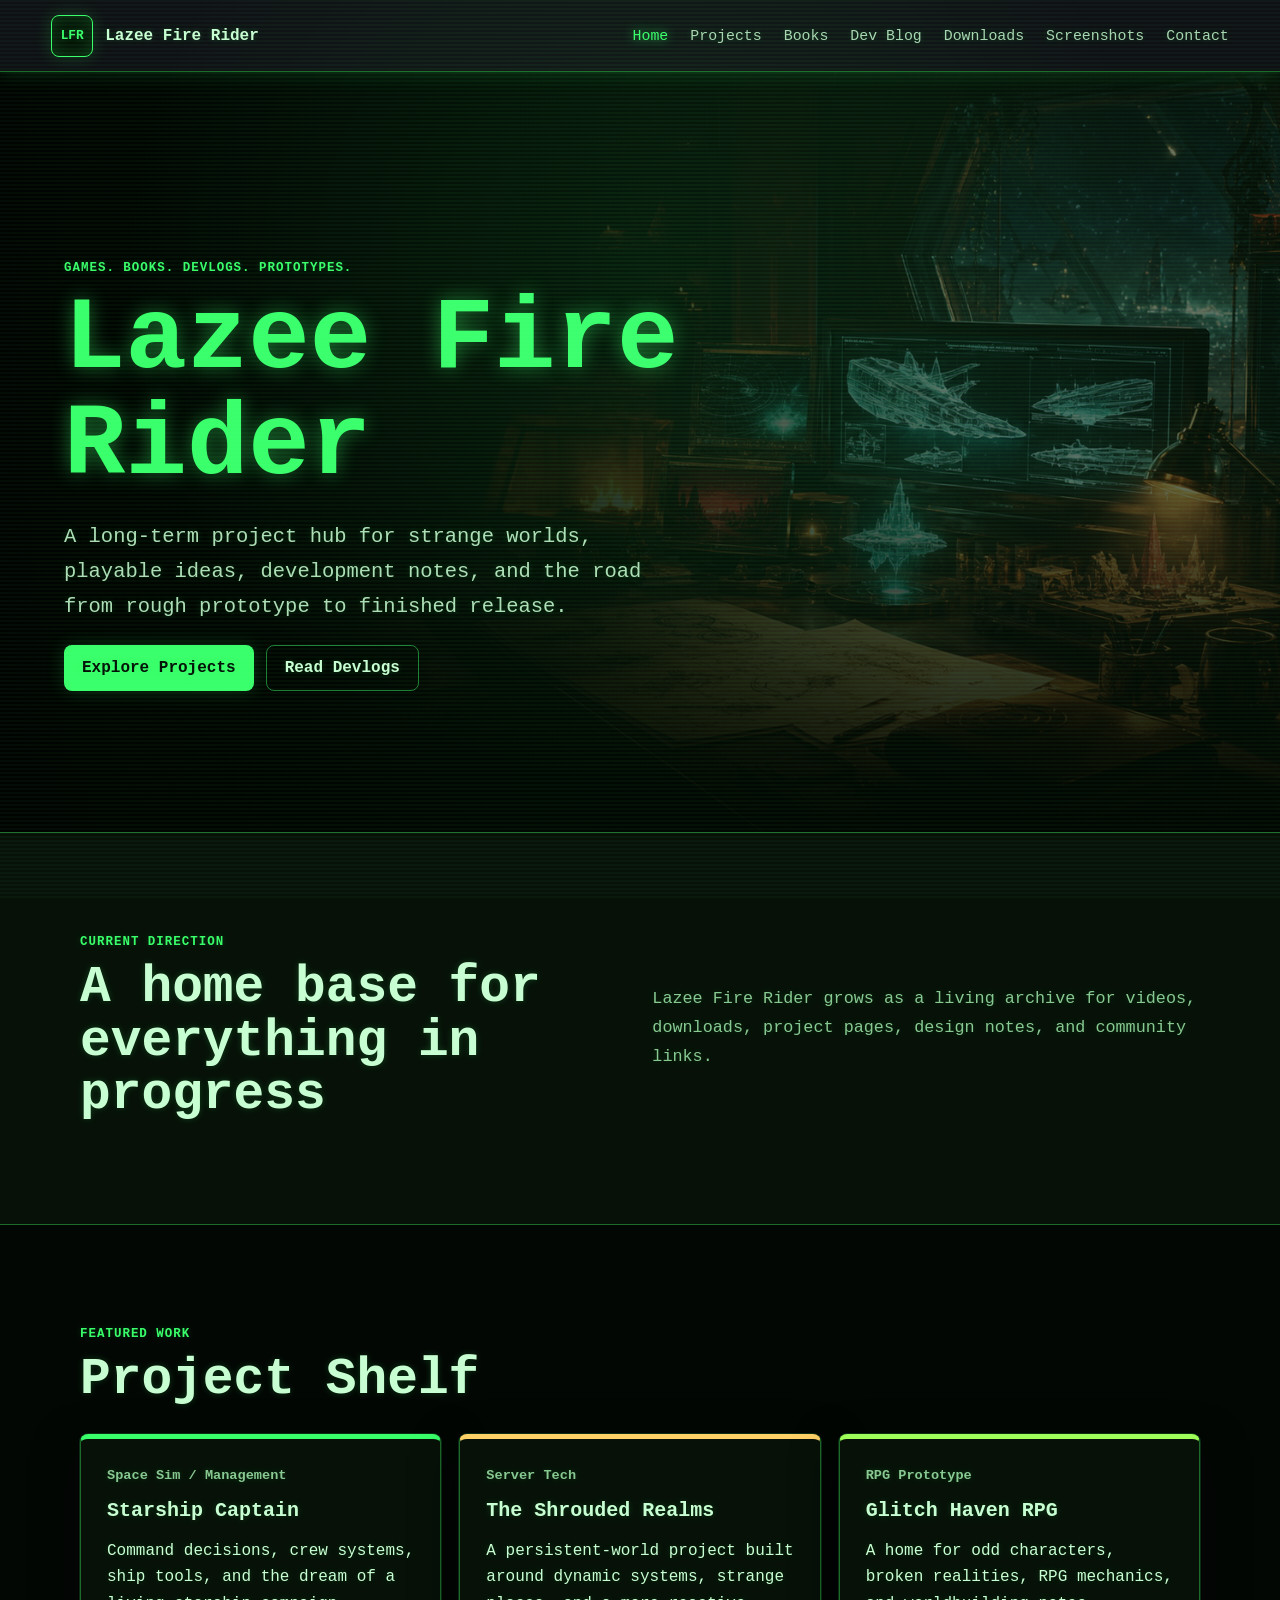
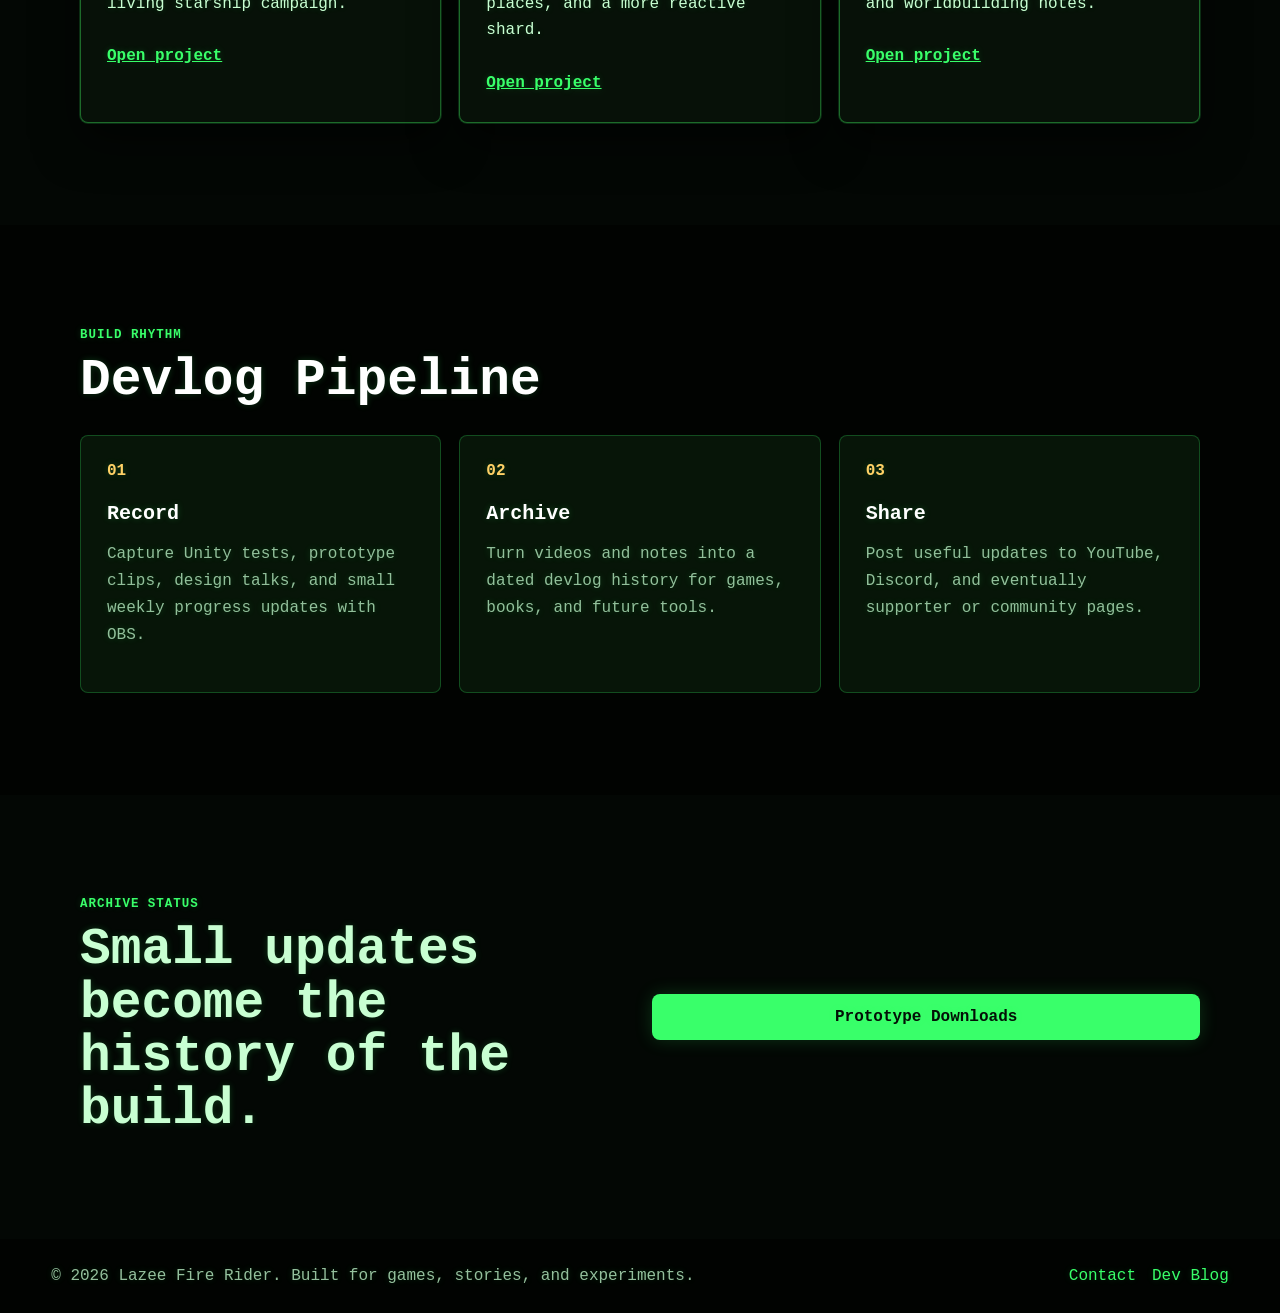
==== index.html @ acac5da4 "Initial Lazee Fire Rider website" ====
<!doctype html>
<html lang="en">
  <head>
    <meta charset="utf-8">
    <meta name="viewport" content="width=device-width, initial-scale=1">
    <title>Lazee Fire Rider | Games, Books, Devlogs</title>
    <meta name="description" content="Lazee Fire Rider is a long-term home for game projects, books, devlogs, prototypes, and community ideas.">
    <link rel="stylesheet" href="assets/css/styles.css">
    <script src="assets/js/main.js" defer></script>
  </head>
  <body>
    <header class="site-header">
      <a class="brand" href="index.html" aria-label="Lazee Fire Rider home">
        <span class="brand-mark">LFR</span>
        <span class="brand-name">Lazee Fire Rider</span>
      </a>
      <button class="nav-toggle" type="button" aria-expanded="false" aria-controls="site-nav">
        <span class="sr-only">Menu</span>
        <span></span>
        <span></span>
        <span></span>
      </button>
      <nav class="site-nav" id="site-nav" aria-label="Main navigation">
        <a href="index.html">Home</a>
        <a href="projects.html">Projects</a>
        <a href="books.html">Books</a>
        <a href="devlog.html">Dev Blog</a>
        <a href="downloads.html">Downloads</a>
        <a href="screenshots.html">Screenshots</a>
        <a href="contact.html">Contact</a>
      </nav>
    </header>

    <main>
      <section class="hero">
        <img src="assets/images/hero-workshop.png" alt="A warm sci-fi creative workshop filled with project notes, books, monitors, and starship holograms.">
        <div class="hero-overlay"></div>
        <div class="hero-content">
          <p class="eyebrow">Games. Books. Devlogs. Prototypes.</p>
          <h1>Lazee Fire Rider</h1>
          <p class="hero-copy">A long-term project hub for strange worlds, playable ideas, development notes, and the road from rough prototype to finished release.</p>
          <div class="hero-actions">
            <a class="button primary" href="projects.html">Explore Projects</a>
            <a class="button ghost" href="devlog.html">Read Devlogs</a>
          </div>
        </div>
      </section>

      <section class="section intro-band">
        <div class="section-inner split">
          <div>
            <p class="eyebrow">Current Direction</p>
            <h2>A home base for everything in progress</h2>
          </div>
          <p>Lazee Fire Rider grows as a living archive for videos, downloads, project pages, design notes, and community links.</p>
        </div>
      </section>

      <section class="section">
        <div class="section-inner">
          <div class="section-heading">
            <p class="eyebrow">Featured Work</p>
            <h2>Project Shelf</h2>
          </div>
          <div class="project-grid">
            <article class="project-card accent-teal">
              <p class="project-kicker">Space Sim / Management</p>
              <h3>Starship Captain</h3>
              <p>Command decisions, crew systems, ship tools, and the dream of a living starship campaign.</p>
              <a href="projects/starship-captain.html">Open project</a>
            </article>
            <article class="project-card accent-red">
              <p class="project-kicker">Server Tech</p>
              <h3>The Shrouded Realms</h3>
              <p>A persistent-world project built around dynamic systems, strange places, and a more reactive shard.</p>
              <a href="projects/the-shrouded-realms.html">Open project</a>
            </article>
            <article class="project-card accent-gold">
              <p class="project-kicker">RPG Prototype</p>
              <h3>Glitch Haven RPG</h3>
              <p>A home for odd characters, broken realities, RPG mechanics, and worldbuilding notes.</p>
              <a href="projects/glitch-haven-rpg.html">Open project</a>
            </article>
          </div>
        </div>
      </section>

      <section class="section dark-band">
        <div class="section-inner">
          <div class="section-heading">
            <p class="eyebrow">Build Rhythm</p>
            <h2>Devlog Pipeline</h2>
          </div>
          <div class="timeline">
            <div>
              <span>01</span>
              <h3>Record</h3>
              <p>Capture Unity tests, prototype clips, design talks, and small weekly progress updates with OBS.</p>
            </div>
            <div>
              <span>02</span>
              <h3>Archive</h3>
              <p>Turn videos and notes into a dated devlog history for games, books, and future tools.</p>
            </div>
            <div>
              <span>03</span>
              <h3>Share</h3>
              <p>Post useful updates to YouTube, Discord, and eventually supporter or community pages.</p>
            </div>
          </div>
        </div>
      </section>

      <section class="section">
        <div class="section-inner cta-row">
          <div>
            <p class="eyebrow">Archive Status</p>
            <h2>Small updates become the history of the build.</h2>
          </div>
          <a class="button primary" href="downloads.html">Prototype Downloads</a>
        </div>
      </section>
    </main>

    <footer class="site-footer">
      <p>&copy; <span data-current-year></span> Lazee Fire Rider. Built for games, stories, and experiments.</p>
      <div>
        <a href="contact.html">Contact</a>
        <a href="devlog.html">Dev Blog</a>
      </div>
    </footer>
  </body>
</html>
---- assets/css/styles.css ----
:root {
  --ink: #c8ffd2;
  --paper: #030704;
  --paper-strong: #071108;
  --muted: #88c992;
  --line: #1d6b2a;
  --charcoal: #010301;
  --charcoal-2: #071508;
  --amber: #ffd166;
  --teal: #39ff6a;
  --crimson: #ff6f61;
  --moss: #72e884;
  --white: #ffffff;
  --terminal-glow: 0 0 18px rgba(57, 255, 106, 0.18);
  --shadow: 0 0 0 1px rgba(57, 255, 106, 0.16), 0 18px 45px rgba(0, 0, 0, 0.58);
  font-family: "Lucida Console", "Courier New", ui-monospace, SFMono-Regular, Consolas, monospace;
}

* {
  box-sizing: border-box;
}

body {
  margin: 0;
  background: var(--paper);
  color: var(--ink);
  text-shadow: 0 0 7px rgba(57, 255, 106, 0.2);
}

body::before {
  content: "";
  position: fixed;
  inset: 0;
  z-index: 100;
  pointer-events: none;
  background:
    linear-gradient(rgba(57, 255, 106, 0.04) 50%, rgba(0, 0, 0, 0.16) 50%),
    radial-gradient(circle at 50% 30%, rgba(57, 255, 106, 0.08), transparent 58%);
  background-size: 100% 4px, 100% 100%;
  mix-blend-mode: screen;
}

img {
  display: block;
  max-width: 100%;
}

a {
  color: inherit;
}

.sr-only {
  position: absolute;
  width: 1px;
  height: 1px;
  padding: 0;
  margin: -1px;
  overflow: hidden;
  clip: rect(0, 0, 0, 0);
  white-space: nowrap;
  border: 0;
}

.site-header {
  position: sticky;
  top: 0;
  z-index: 20;
  display: flex;
  align-items: center;
  justify-content: space-between;
  gap: 24px;
  min-height: 72px;
  padding: 14px clamp(18px, 4vw, 54px);
  background: rgba(16, 18, 22, 0.94);
  color: var(--ink);
  backdrop-filter: blur(14px);
  border-bottom: 1px solid var(--line);
  box-shadow: var(--terminal-glow);
}

.brand {
  display: inline-flex;
  align-items: center;
  gap: 12px;
  text-decoration: none;
  font-weight: 800;
}

.brand-mark {
  display: grid;
  place-items: center;
  width: 42px;
  height: 42px;
  border-radius: 8px;
  background: #061207;
  color: var(--teal);
  border: 1px solid var(--teal);
  box-shadow: inset 0 0 18px rgba(57, 255, 106, 0.18), var(--terminal-glow);
  font-size: 0.8rem;
  letter-spacing: 0;
}

.brand-name {
  font-size: 1rem;
}

.site-nav {
  display: flex;
  align-items: center;
  gap: clamp(10px, 1.8vw, 22px);
  font-size: 0.93rem;
}

.site-nav a {
  color: rgba(200, 255, 210, 0.82);
  text-decoration: none;
  white-space: nowrap;
}

.site-nav a:hover,
.site-nav a[aria-current="page"] {
  color: var(--teal);
  text-shadow: 0 0 12px rgba(57, 255, 106, 0.7);
}

.nav-toggle {
  display: none;
  width: 44px;
  height: 44px;
  border: 1px solid rgba(57, 255, 106, 0.42);
  border-radius: 8px;
  background: transparent;
  padding: 10px;
}

.nav-toggle span:not(.sr-only) {
  display: block;
  width: 100%;
  height: 2px;
  margin: 5px 0;
  background: var(--teal);
}

.hero {
  position: relative;
  min-height: min(760px, calc(100vh - 72px));
  display: grid;
  align-items: end;
  overflow: hidden;
  background: var(--charcoal);
}

.hero img {
  position: absolute;
  inset: 0;
  width: 100%;
  height: 100%;
  object-fit: cover;
}

.hero-overlay {
  position: absolute;
  inset: 0;
  background:
    linear-gradient(90deg, rgba(1, 3, 1, 0.98) 0%, rgba(1, 8, 2, 0.88) 42%, rgba(1, 8, 2, 0.54) 74%),
    linear-gradient(0deg, rgba(1, 3, 1, 0.95) 0%, rgba(1, 3, 1, 0.08) 48%),
    linear-gradient(rgba(57, 255, 106, 0.08), rgba(57, 255, 106, 0.08));
}

.hero-content {
  position: relative;
  max-width: 760px;
  padding: clamp(72px, 11vw, 150px) clamp(20px, 5vw, 72px);
  color: var(--ink);
}

.eyebrow {
  margin: 0 0 12px;
  color: var(--teal);
  font-size: 0.78rem;
  font-weight: 800;
  letter-spacing: 0.08em;
  text-transform: uppercase;
}

h1,
h2,
h3,
p {
  overflow-wrap: break-word;
}

h1,
h2,
h3 {
  margin: 0;
  line-height: 1.04;
}

h1 {
  max-width: 12ch;
  font-size: clamp(3.4rem, 8vw, 7.25rem);
  color: var(--teal);
  text-shadow: 0 0 20px rgba(57, 255, 106, 0.42);
}

h2 {
  font-size: clamp(2rem, 4vw, 3.6rem);
}

h3 {
  font-size: 1.25rem;
}

.hero-copy {
  max-width: 58ch;
  color: rgba(200, 255, 210, 0.86);
  font-size: clamp(1.05rem, 2vw, 1.28rem);
  line-height: 1.7;
}

.hero-actions,
.cta-row {
  display: flex;
  flex-wrap: wrap;
  gap: 12px;
  align-items: center;
}

.button {
  display: inline-flex;
  align-items: center;
  justify-content: center;
  min-height: 46px;
  padding: 12px 18px;
  border-radius: 8px;
  text-decoration: none;
  font-weight: 800;
}

.button.primary {
  background: var(--teal);
  color: #031006;
  box-shadow: var(--terminal-glow);
}

.button.ghost {
  border: 1px solid rgba(57, 255, 106, 0.48);
  color: var(--ink);
}

.button.ghost.dark {
  border-color: var(--line);
  color: var(--teal);
}

.section {
  padding: clamp(54px, 8vw, 104px) clamp(18px, 4vw, 54px);
}

.section-inner {
  width: min(1120px, 100%);
  margin: 0 auto;
}

.section-inner.narrow {
  width: min(850px, 100%);
}

.intro-band {
  background: var(--paper-strong);
  border-bottom: 1px solid var(--line);
  border-top: 1px solid var(--line);
}

.split,
.cta-row {
  display: grid;
  grid-template-columns: minmax(0, 0.95fr) minmax(0, 1.05fr);
  gap: clamp(24px, 6vw, 84px);
  align-items: center;
}

.split p:last-child,
.page-hero p,
.content-grid p,
.feature-row p,
.journal-entry p,
.contact-grid p {
  color: var(--muted);
  line-height: 1.7;
  font-size: 1.05rem;
}

.section-heading {
  margin-bottom: 28px;
}

.project-grid,
.content-grid,
.contact-grid,
.gallery-grid {
  display: grid;
  grid-template-columns: repeat(3, minmax(0, 1fr));
  gap: 18px;
}

.project-card,
.content-grid article,
.contact-grid article,
.journal-entry,
.gallery-grid figure,
.placeholder-shot {
  border: 1px solid var(--line);
  border-radius: 8px;
  background: var(--paper-strong);
  box-shadow: var(--shadow);
}

.project-card {
  padding: 26px;
  border-top: 5px solid var(--teal);
}

.project-card.accent-red {
  border-top-color: var(--amber);
}

.project-card.accent-gold {
  border-top-color: #9dff57;
}

.project-card p,
.project-card a {
  line-height: 1.65;
}

.project-kicker {
  margin-top: 0;
  color: var(--muted);
  font-size: 0.85rem;
  font-weight: 800;
}

.project-card a {
  display: inline-block;
  margin-top: 10px;
  color: var(--teal);
  font-weight: 800;
}

.dark-band {
  background: var(--charcoal);
  color: var(--white);
}

.timeline {
  display: grid;
  grid-template-columns: repeat(3, minmax(0, 1fr));
  gap: 18px;
}

.timeline div {
  min-height: 210px;
  padding: 26px;
  border-radius: 8px;
  background: var(--charcoal-2);
  border: 1px solid rgba(57, 255, 106, 0.24);
}

.timeline span {
  display: inline-block;
  margin-bottom: 24px;
  color: var(--amber);
  font-weight: 900;
}

.timeline p {
  color: rgba(200, 255, 210, 0.72);
  line-height: 1.7;
}

.page-hero {
  padding: clamp(80px, 11vw, 148px) clamp(18px, 4vw, 54px);
  color: var(--white);
  background:
    linear-gradient(135deg, rgba(1, 3, 1, 0.98), rgba(3, 24, 6, 0.9)),
    url("../images/hero-workshop.png") center / cover;
}

.page-hero.compact {
  padding-block: clamp(66px, 9vw, 110px);
}

.page-hero h1 {
  max-width: 14ch;
}

.page-hero p {
  max-width: 720px;
  color: rgba(200, 255, 210, 0.82);
}

.feature-row {
  display: grid;
  grid-template-columns: minmax(0, 1fr) auto;
  gap: 24px;
  align-items: center;
  padding: 28px 0;
  border-bottom: 1px solid var(--line);
}

.feature-row:first-child {
  border-top: 1px solid var(--line);
}

.content-grid {
  grid-template-columns: repeat(2, minmax(0, 1fr));
}

.content-grid article,
.contact-grid article,
.journal-entry {
  padding: 28px;
}

.journal-list {
  display: grid;
  gap: 18px;
}

.journal-entry time {
  display: block;
  margin-bottom: 10px;
  color: var(--amber);
  font-weight: 900;
}

.download-table {
  border: 1px solid var(--line);
  border-radius: 8px;
  overflow: hidden;
  background: var(--paper-strong);
  box-shadow: var(--shadow);
}

.table-row {
  display: grid;
  grid-template-columns: 1.4fr 0.8fr 0.8fr;
  gap: 16px;
  padding: 18px 20px;
  border-top: 1px solid var(--line);
}

.table-row:first-child {
  border-top: 0;
}

.table-row.header {
  background: var(--charcoal);
  color: var(--teal);
  font-weight: 900;
}

.gallery-grid {
  grid-template-columns: repeat(4, minmax(0, 1fr));
}

.gallery-grid figure {
  margin: 0;
  overflow: hidden;
}

.gallery-grid img,
.placeholder-shot {
  aspect-ratio: 4 / 3;
  width: 100%;
  height: auto;
  object-fit: cover;
}

.gallery-grid figcaption {
  padding: 12px 14px;
  color: var(--muted);
  font-weight: 700;
}

.placeholder-shot {
  display: grid;
  place-items: center;
  min-height: 180px;
  background:
    linear-gradient(135deg, rgba(57, 255, 106, 0.13), rgba(255, 209, 102, 0.09)),
    var(--paper-strong);
  color: var(--muted);
  font-weight: 900;
}

.contact-grid {
  grid-template-columns: repeat(2, minmax(0, 1fr));
}

.site-footer {
  display: flex;
  justify-content: space-between;
  gap: 18px;
  padding: 28px clamp(18px, 4vw, 54px);
  background: var(--charcoal);
  color: rgba(200, 255, 210, 0.74);
}

.site-footer p {
  margin: 0;
}

.site-footer div {
  display: flex;
  gap: 16px;
}

.site-footer a {
  color: var(--teal);
  text-decoration: none;
}

@media (max-width: 900px) {
  .nav-toggle {
    display: inline-block;
  }

  .site-nav {
    position: absolute;
    top: 72px;
    left: 0;
    right: 0;
    display: none;
    flex-direction: column;
    align-items: stretch;
    gap: 0;
    padding: 12px 18px 20px;
    background: var(--charcoal);
  }

  .site-nav.is-open {
    display: flex;
  }

  .site-nav a {
    padding: 12px 0;
    border-bottom: 1px solid rgba(255, 255, 255, 0.08);
  }

  .split,
  .cta-row,
  .project-grid,
  .timeline,
  .content-grid,
  .contact-grid,
  .gallery-grid {
    grid-template-columns: 1fr;
  }

  .hero {
    min-height: 680px;
  }

  .feature-row {
    grid-template-columns: 1fr;
  }
}

@media (max-width: 620px) {
  .brand-name {
    max-width: 150px;
  }

  h1 {
    font-size: 3rem;
  }

  .hero-content {
    padding-top: 110px;
  }

  .table-row {
    grid-template-columns: 1fr;
    gap: 5px;
  }

  .site-footer {
    flex-direction: column;
  }
}
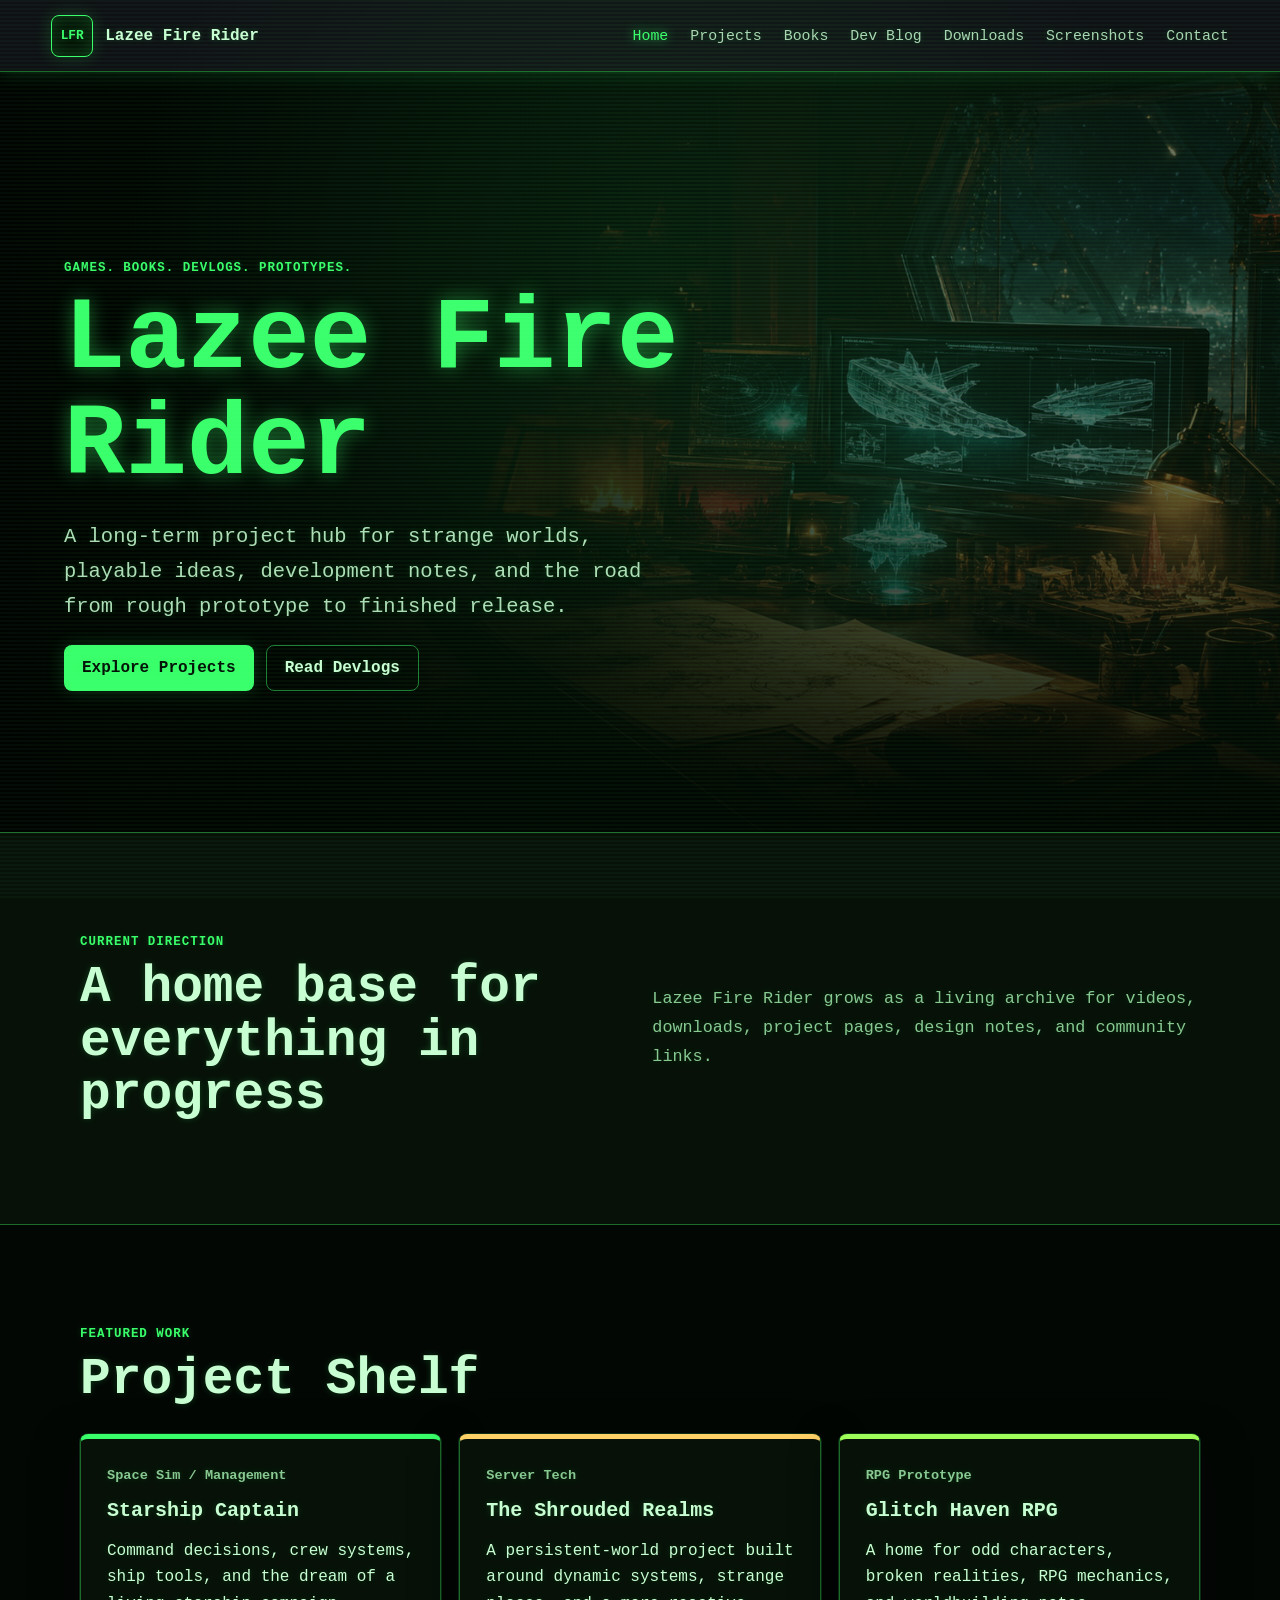
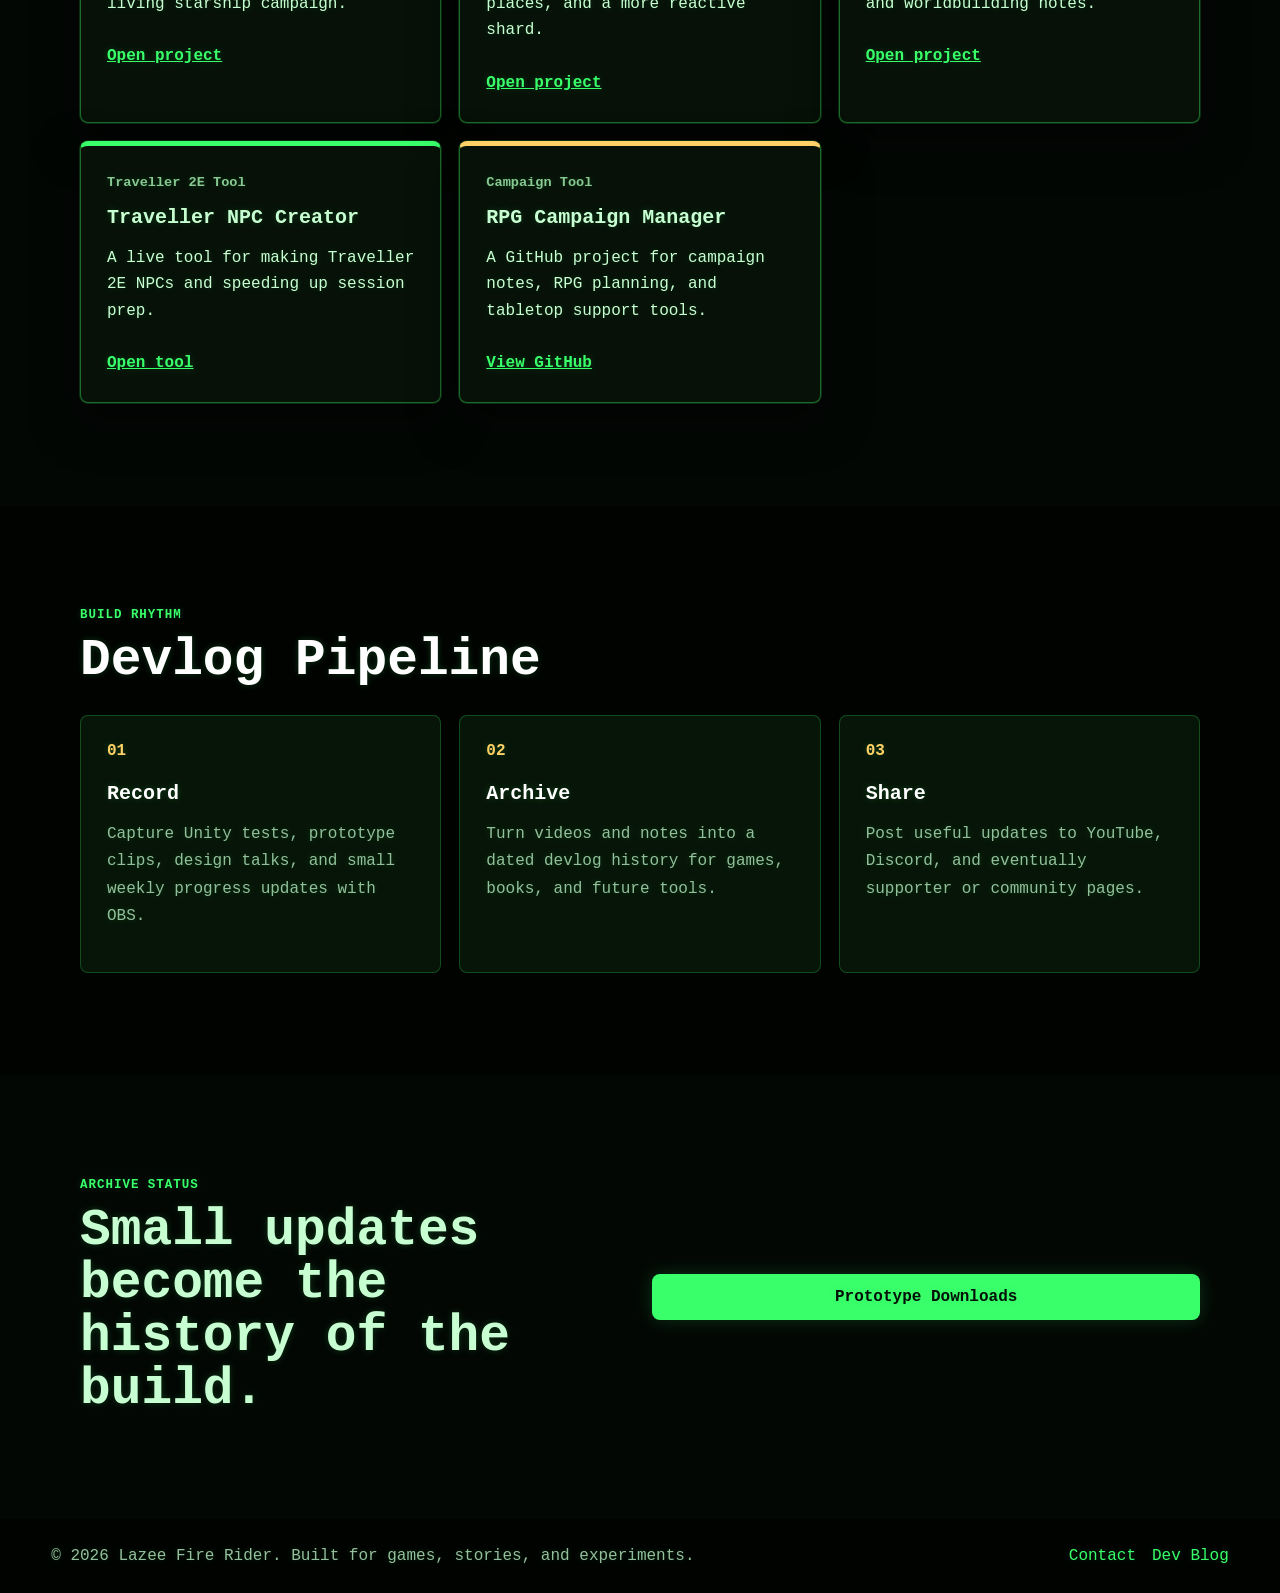
==== commit 5bf9a6f4: "Add linked RPG projects" ====
--- a/index.html
+++ b/index.html
@@ -81,6 +81,18 @@
               <p>A home for odd characters, broken realities, RPG mechanics, and worldbuilding notes.</p>
               <a href="projects/glitch-haven-rpg.html">Open project</a>
             </article>
+            <article class="project-card accent-teal">
+              <p class="project-kicker">Traveller 2E Tool</p>
+              <h3>Traveller NPC Creator</h3>
+              <p>A live tool for making Traveller 2E NPCs and speeding up session prep.</p>
+              <a href="https://sites.google.com/view/lazeefirerider/traveller-2e-stuff/traveller-npc-creater?authuser=0" target="_blank" rel="noopener">Open tool</a>
+            </article>
+            <article class="project-card accent-red">
+              <p class="project-kicker">Campaign Tool</p>
+              <h3>RPG Campaign Manager</h3>
+              <p>A GitHub project for campaign notes, RPG planning, and tabletop support tools.</p>
+              <a href="https://github.com/lazeefirerider/RPG-Campaign-Manager" target="_blank" rel="noopener">View GitHub</a>
+            </article>
           </div>
         </div>
       </section>
--- a/assets/css/styles.css
+++ b/assets/css/styles.css
@@ -349,6 +349,11 @@
   font-weight: 800;
 }
 
+.download-table a {
+  color: var(--teal);
+  font-weight: 800;
+}
+
 .dark-band {
   background: var(--charcoal);
   color: var(--white);
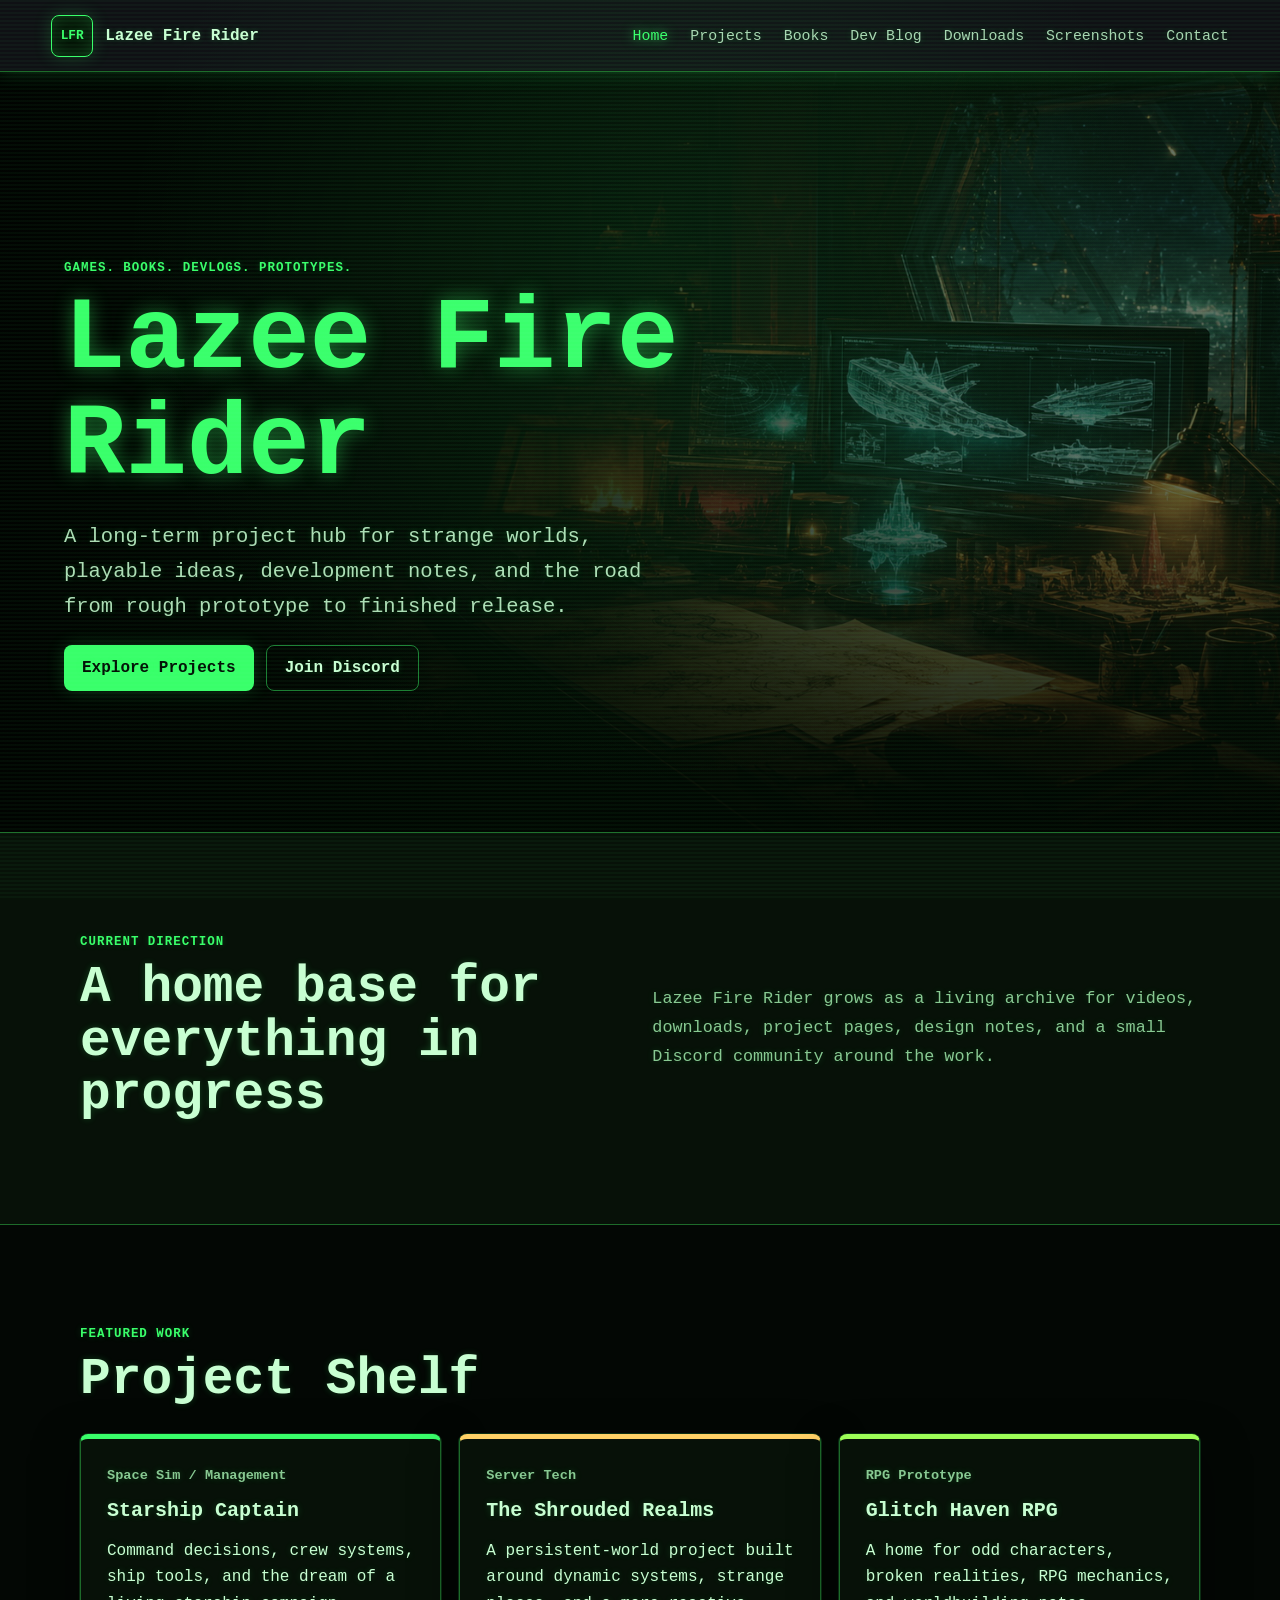
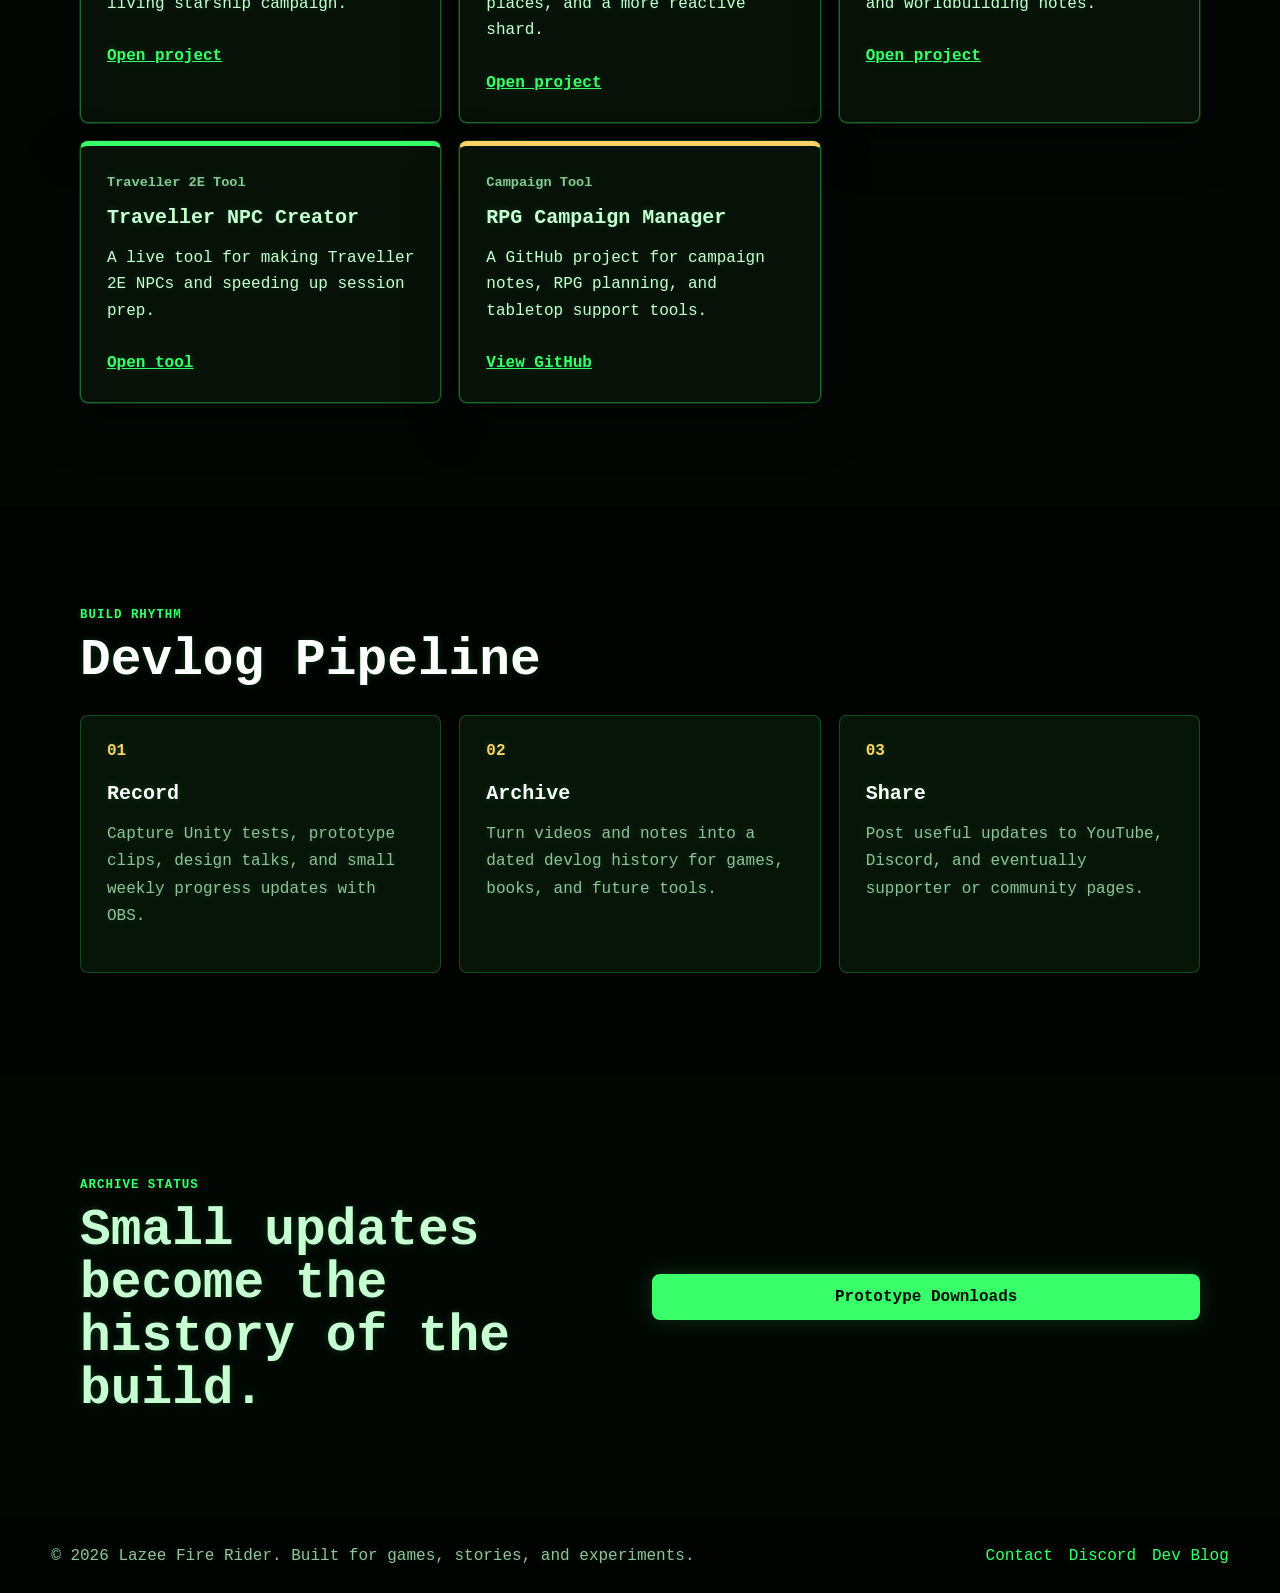
==== commit dbbbccd1: "Add Discord community link" ====
--- a/index.html
+++ b/index.html
@@ -41,7 +41,7 @@
           <p class="hero-copy">A long-term project hub for strange worlds, playable ideas, development notes, and the road from rough prototype to finished release.</p>
           <div class="hero-actions">
             <a class="button primary" href="projects.html">Explore Projects</a>
-            <a class="button ghost" href="devlog.html">Read Devlogs</a>
+            <a class="button ghost" href="https://discord.gg/QET9Vvmx8j" target="_blank" rel="noopener">Join Discord</a>
           </div>
         </div>
       </section>
@@ -52,7 +52,7 @@
             <p class="eyebrow">Current Direction</p>
             <h2>A home base for everything in progress</h2>
           </div>
-          <p>Lazee Fire Rider grows as a living archive for videos, downloads, project pages, design notes, and community links.</p>
+          <p>Lazee Fire Rider grows as a living archive for videos, downloads, project pages, design notes, and a small Discord community around the work.</p>
         </div>
       </section>
 
@@ -138,6 +138,7 @@
       <p>&copy; <span data-current-year></span> Lazee Fire Rider. Built for games, stories, and experiments.</p>
       <div>
         <a href="contact.html">Contact</a>
+        <a href="https://discord.gg/QET9Vvmx8j" target="_blank" rel="noopener">Discord</a>
         <a href="devlog.html">Dev Blog</a>
       </div>
     </footer>
--- a/assets/css/styles.css
+++ b/assets/css/styles.css
@@ -354,6 +354,11 @@
   font-weight: 800;
 }
 
+.text-link {
+  color: var(--teal);
+  font-weight: 800;
+}
+
 .dark-band {
   background: var(--charcoal);
   color: var(--white);
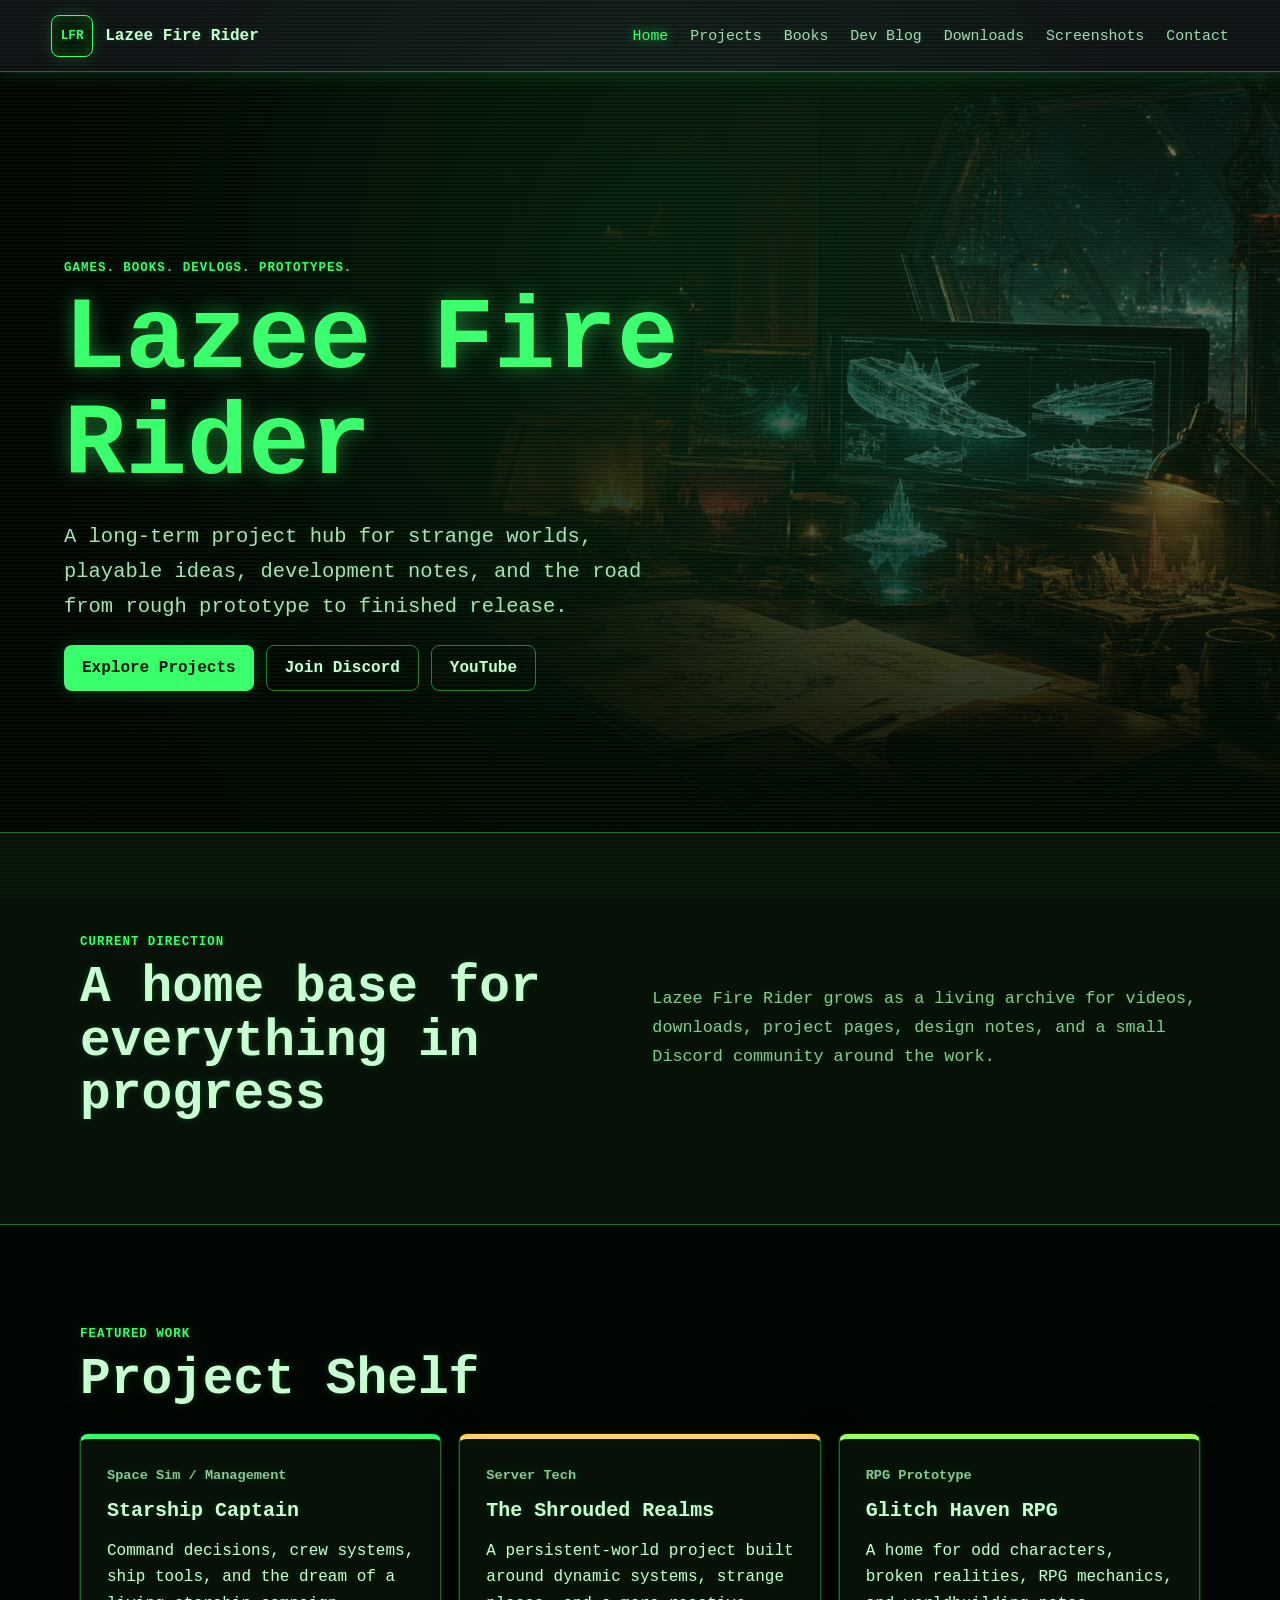
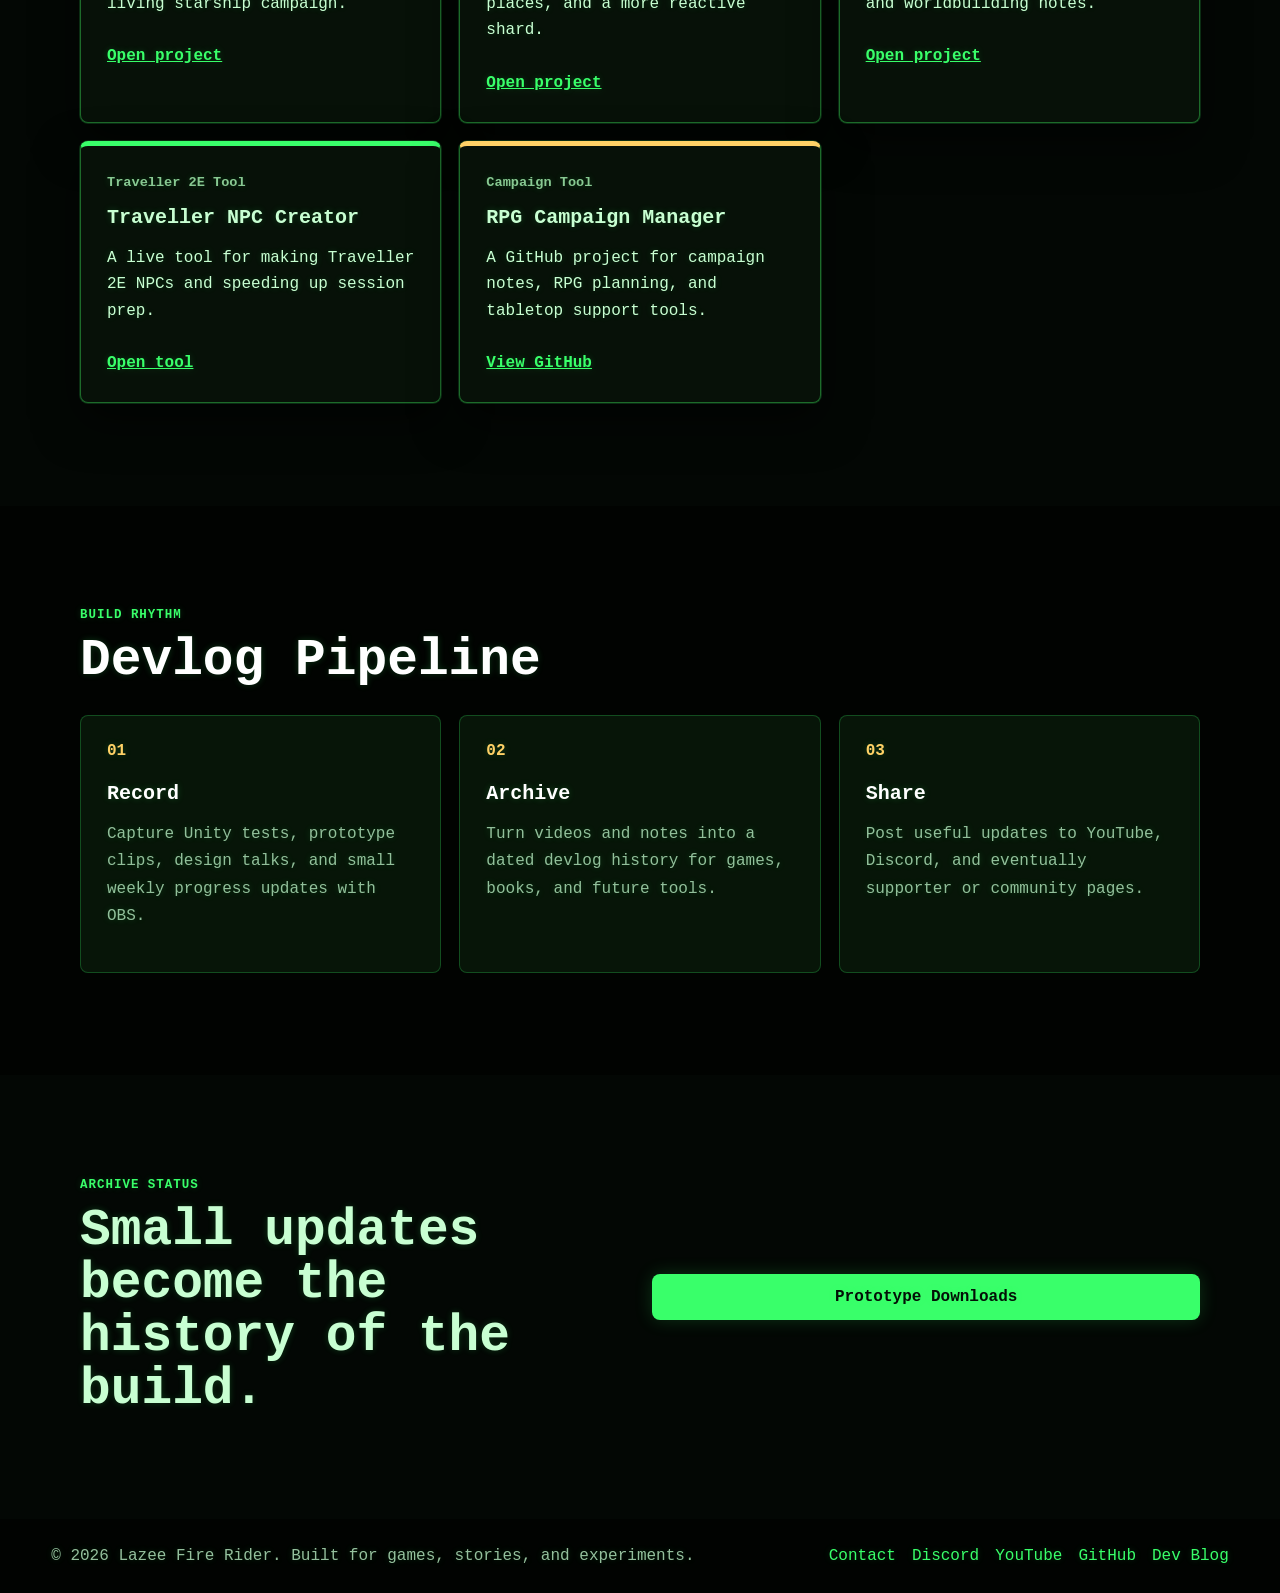
==== commit 246182b5: "Add contact hub and launch devlog" ====
--- a/index.html
+++ b/index.html
@@ -42,6 +42,7 @@
           <div class="hero-actions">
             <a class="button primary" href="projects.html">Explore Projects</a>
             <a class="button ghost" href="https://discord.gg/QET9Vvmx8j" target="_blank" rel="noopener">Join Discord</a>
+            <a class="button ghost" href="https://www.youtube.com/channel/UC9QKpTQ7woKhXMZlbx8soqw" target="_blank" rel="noopener">YouTube</a>
           </div>
         </div>
       </section>
@@ -139,6 +140,8 @@
       <div>
         <a href="contact.html">Contact</a>
         <a href="https://discord.gg/QET9Vvmx8j" target="_blank" rel="noopener">Discord</a>
+        <a href="https://www.youtube.com/channel/UC9QKpTQ7woKhXMZlbx8soqw" target="_blank" rel="noopener">YouTube</a>
+        <a href="https://github.com/lazeefirerider" target="_blank" rel="noopener">GitHub</a>
         <a href="devlog.html">Dev Blog</a>
       </div>
     </footer>
--- a/assets/css/styles.css
+++ b/assets/css/styles.css
@@ -359,6 +359,24 @@
   font-weight: 800;
 }
 
+.link-list {
+  display: grid;
+  gap: 12px;
+  padding: 0;
+  margin: 18px 0 0;
+  list-style: none;
+}
+
+.link-list a {
+  color: var(--teal);
+  font-weight: 800;
+  text-decoration: none;
+}
+
+.link-list a:hover {
+  text-decoration: underline;
+}
+
 .dark-band {
   background: var(--charcoal);
   color: var(--white);
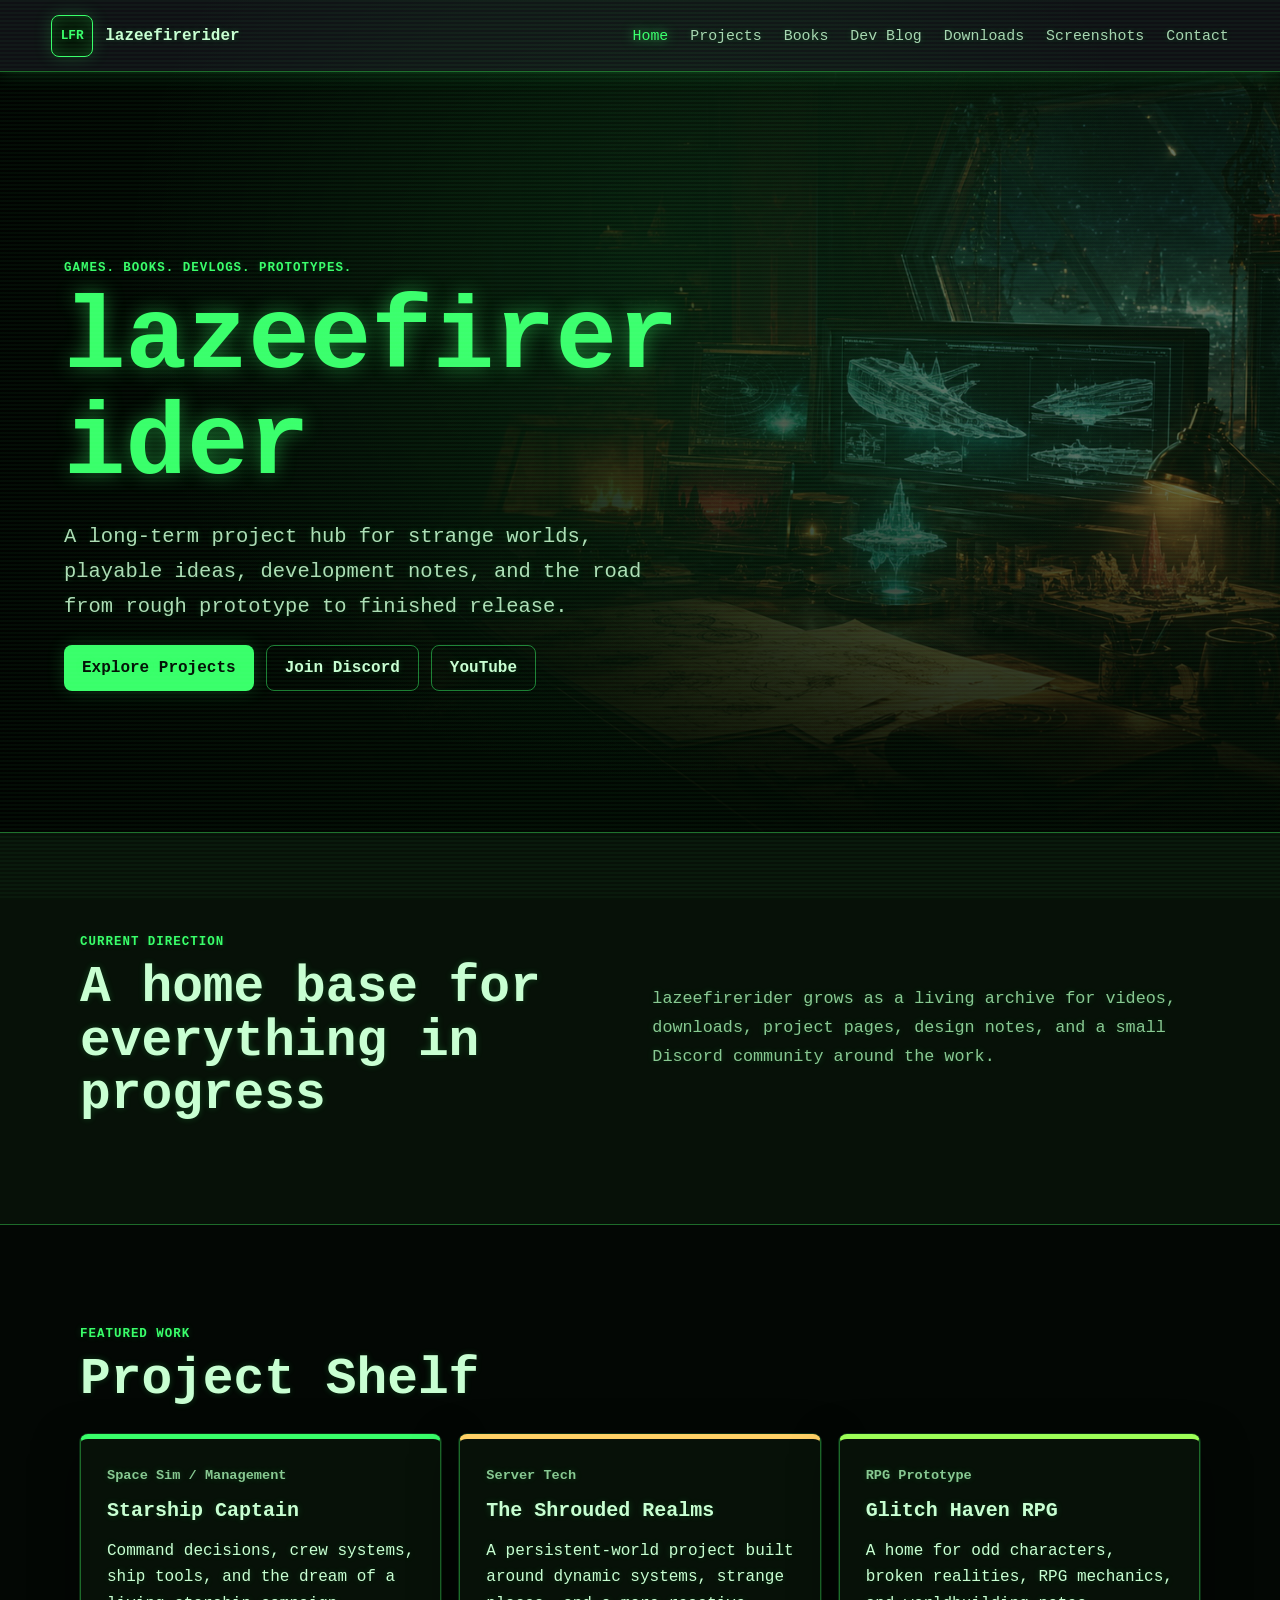
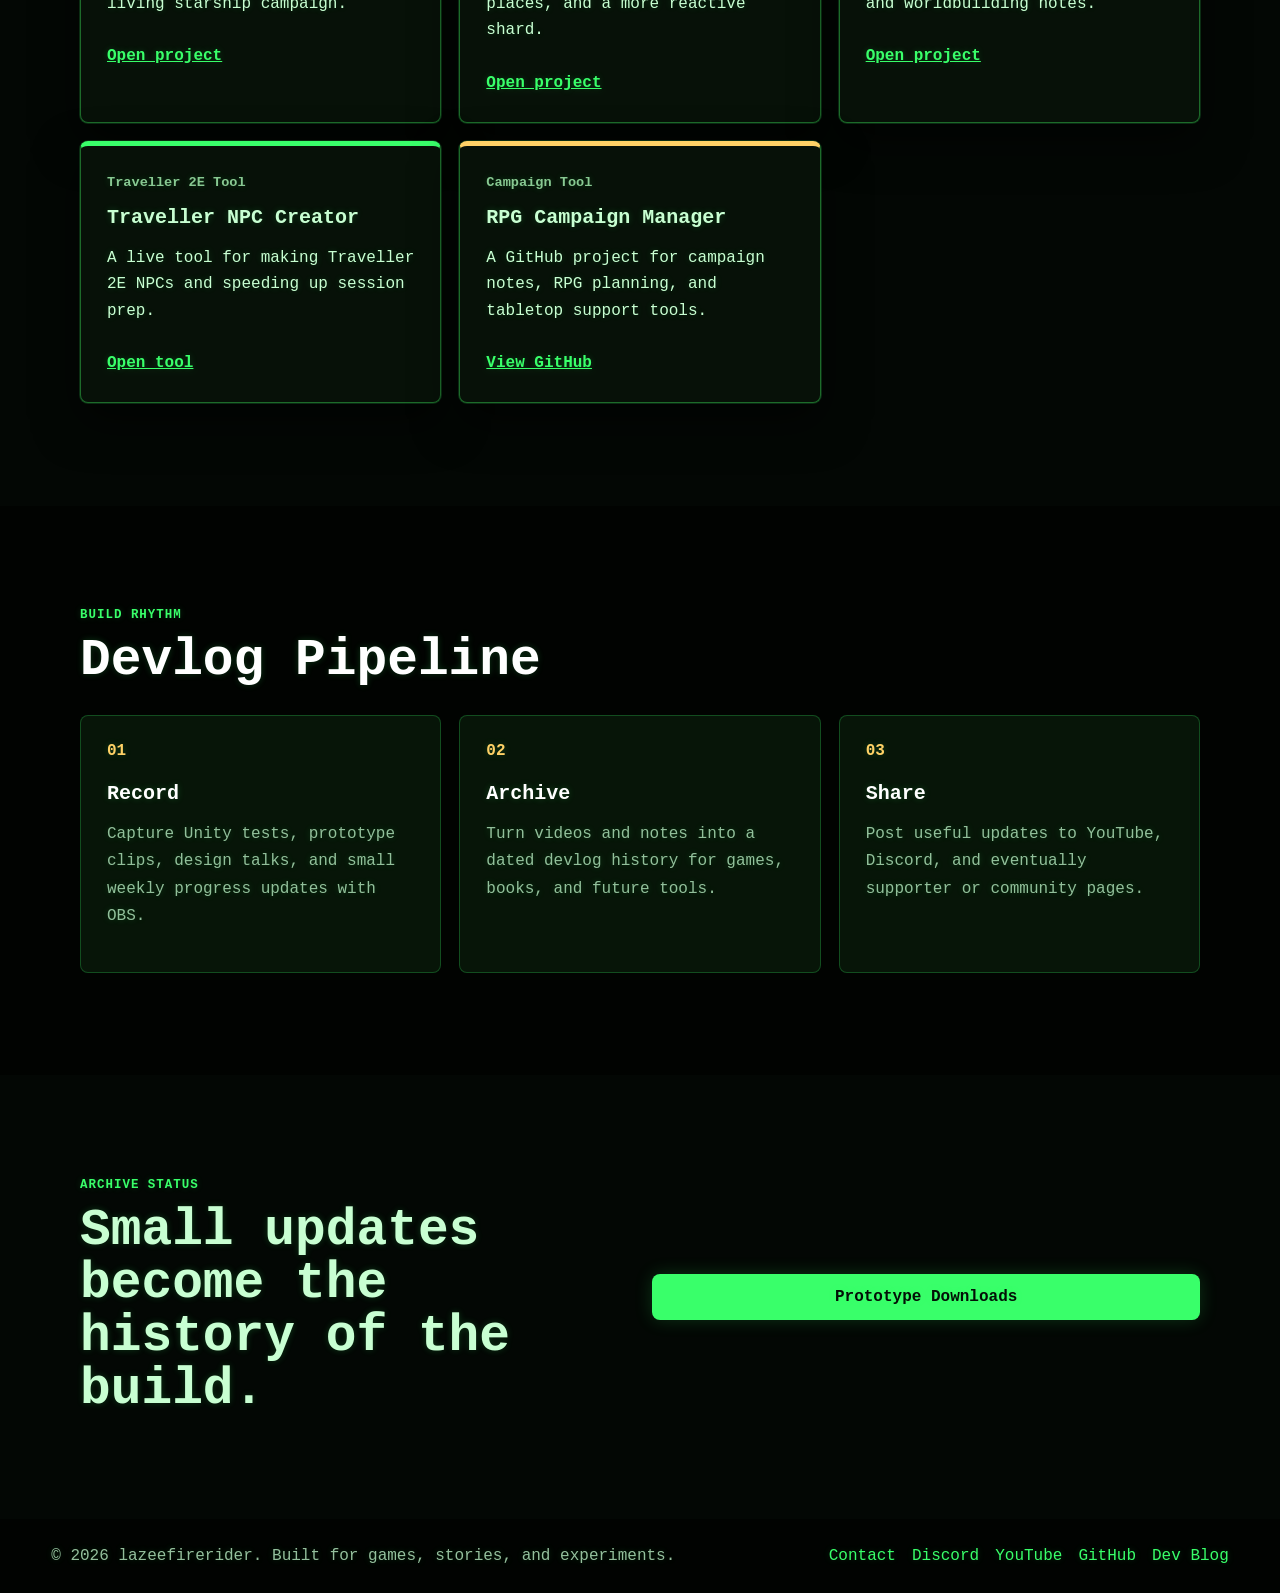
==== commit 9a092980: "Use one-word lazeefirerider branding" ====
--- a/index.html
+++ b/index.html
@@ -3,16 +3,16 @@
   <head>
     <meta charset="utf-8">
     <meta name="viewport" content="width=device-width, initial-scale=1">
-    <title>Lazee Fire Rider | Games, Books, Devlogs</title>
-    <meta name="description" content="Lazee Fire Rider is a long-term home for game projects, books, devlogs, prototypes, and community ideas.">
+    <title>lazeefirerider | Games, Books, Devlogs</title>
+    <meta name="description" content="lazeefirerider is a long-term home for game projects, books, devlogs, prototypes, and community ideas.">
     <link rel="stylesheet" href="assets/css/styles.css">
     <script src="assets/js/main.js" defer></script>
   </head>
   <body>
     <header class="site-header">
-      <a class="brand" href="index.html" aria-label="Lazee Fire Rider home">
+      <a class="brand" href="index.html" aria-label="lazeefirerider home">
         <span class="brand-mark">LFR</span>
-        <span class="brand-name">Lazee Fire Rider</span>
+        <span class="brand-name">lazeefirerider</span>
       </a>
       <button class="nav-toggle" type="button" aria-expanded="false" aria-controls="site-nav">
         <span class="sr-only">Menu</span>
@@ -37,7 +37,7 @@
         <div class="hero-overlay"></div>
         <div class="hero-content">
           <p class="eyebrow">Games. Books. Devlogs. Prototypes.</p>
-          <h1>Lazee Fire Rider</h1>
+          <h1>lazeefirerider</h1>
           <p class="hero-copy">A long-term project hub for strange worlds, playable ideas, development notes, and the road from rough prototype to finished release.</p>
           <div class="hero-actions">
             <a class="button primary" href="projects.html">Explore Projects</a>
@@ -53,7 +53,7 @@
             <p class="eyebrow">Current Direction</p>
             <h2>A home base for everything in progress</h2>
           </div>
-          <p>Lazee Fire Rider grows as a living archive for videos, downloads, project pages, design notes, and a small Discord community around the work.</p>
+          <p>lazeefirerider grows as a living archive for videos, downloads, project pages, design notes, and a small Discord community around the work.</p>
         </div>
       </section>
 
@@ -136,7 +136,7 @@
     </main>
 
     <footer class="site-footer">
-      <p>&copy; <span data-current-year></span> Lazee Fire Rider. Built for games, stories, and experiments.</p>
+      <p>&copy; <span data-current-year></span> lazeefirerider. Built for games, stories, and experiments.</p>
       <div>
         <a href="contact.html">Contact</a>
         <a href="https://discord.gg/QET9Vvmx8j" target="_blank" rel="noopener">Discord</a>
